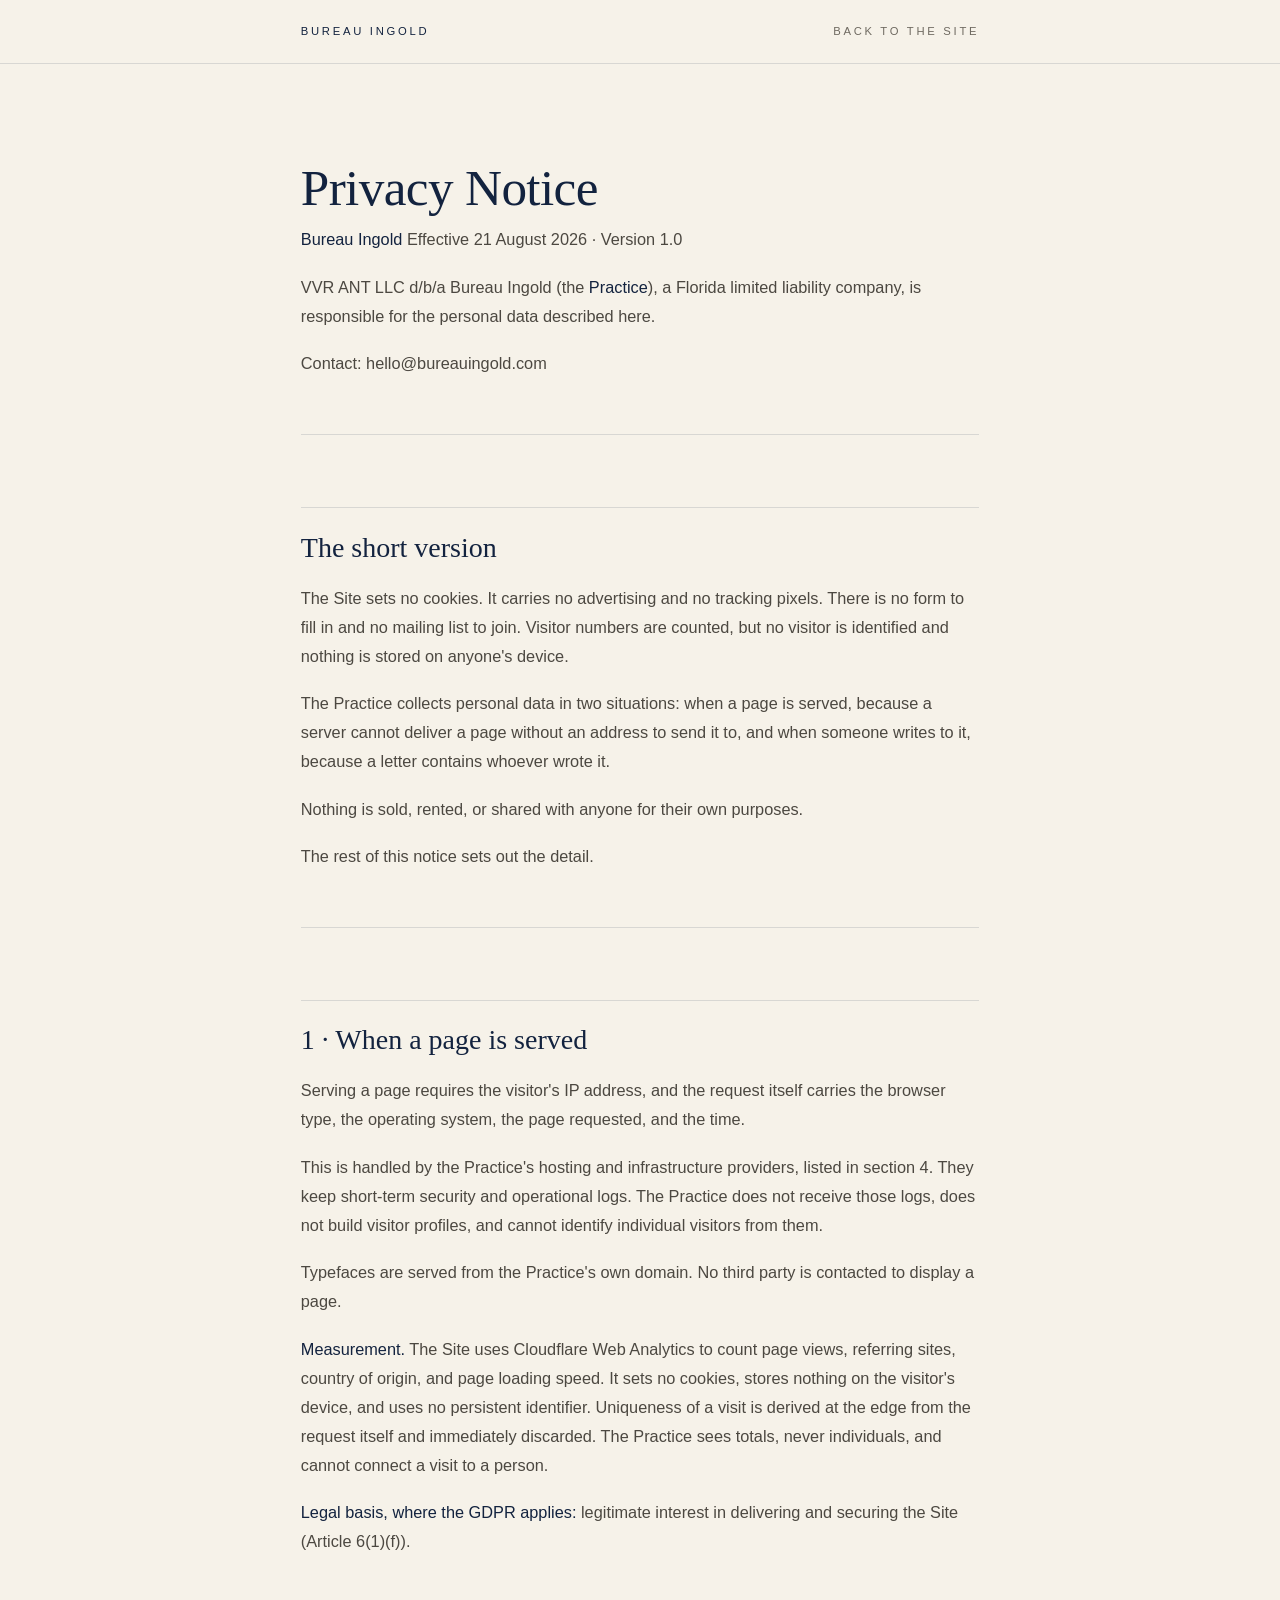
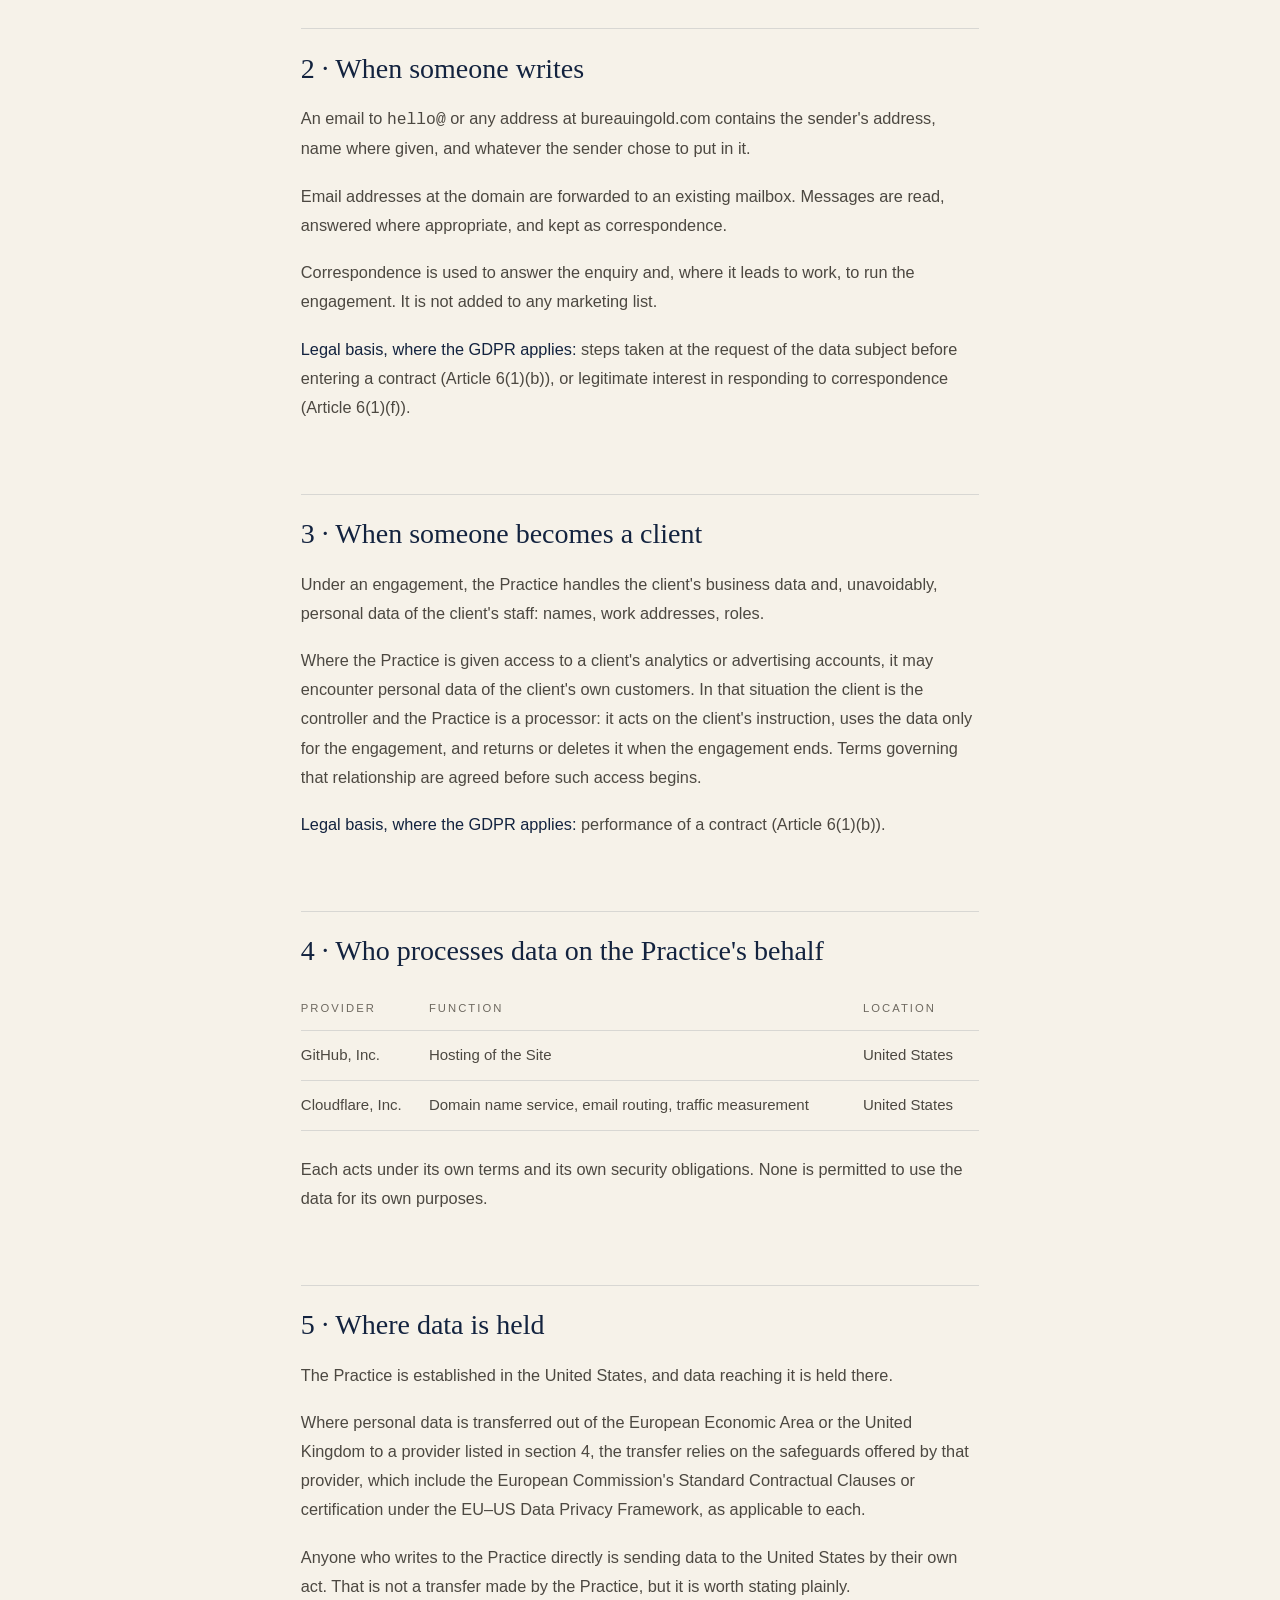
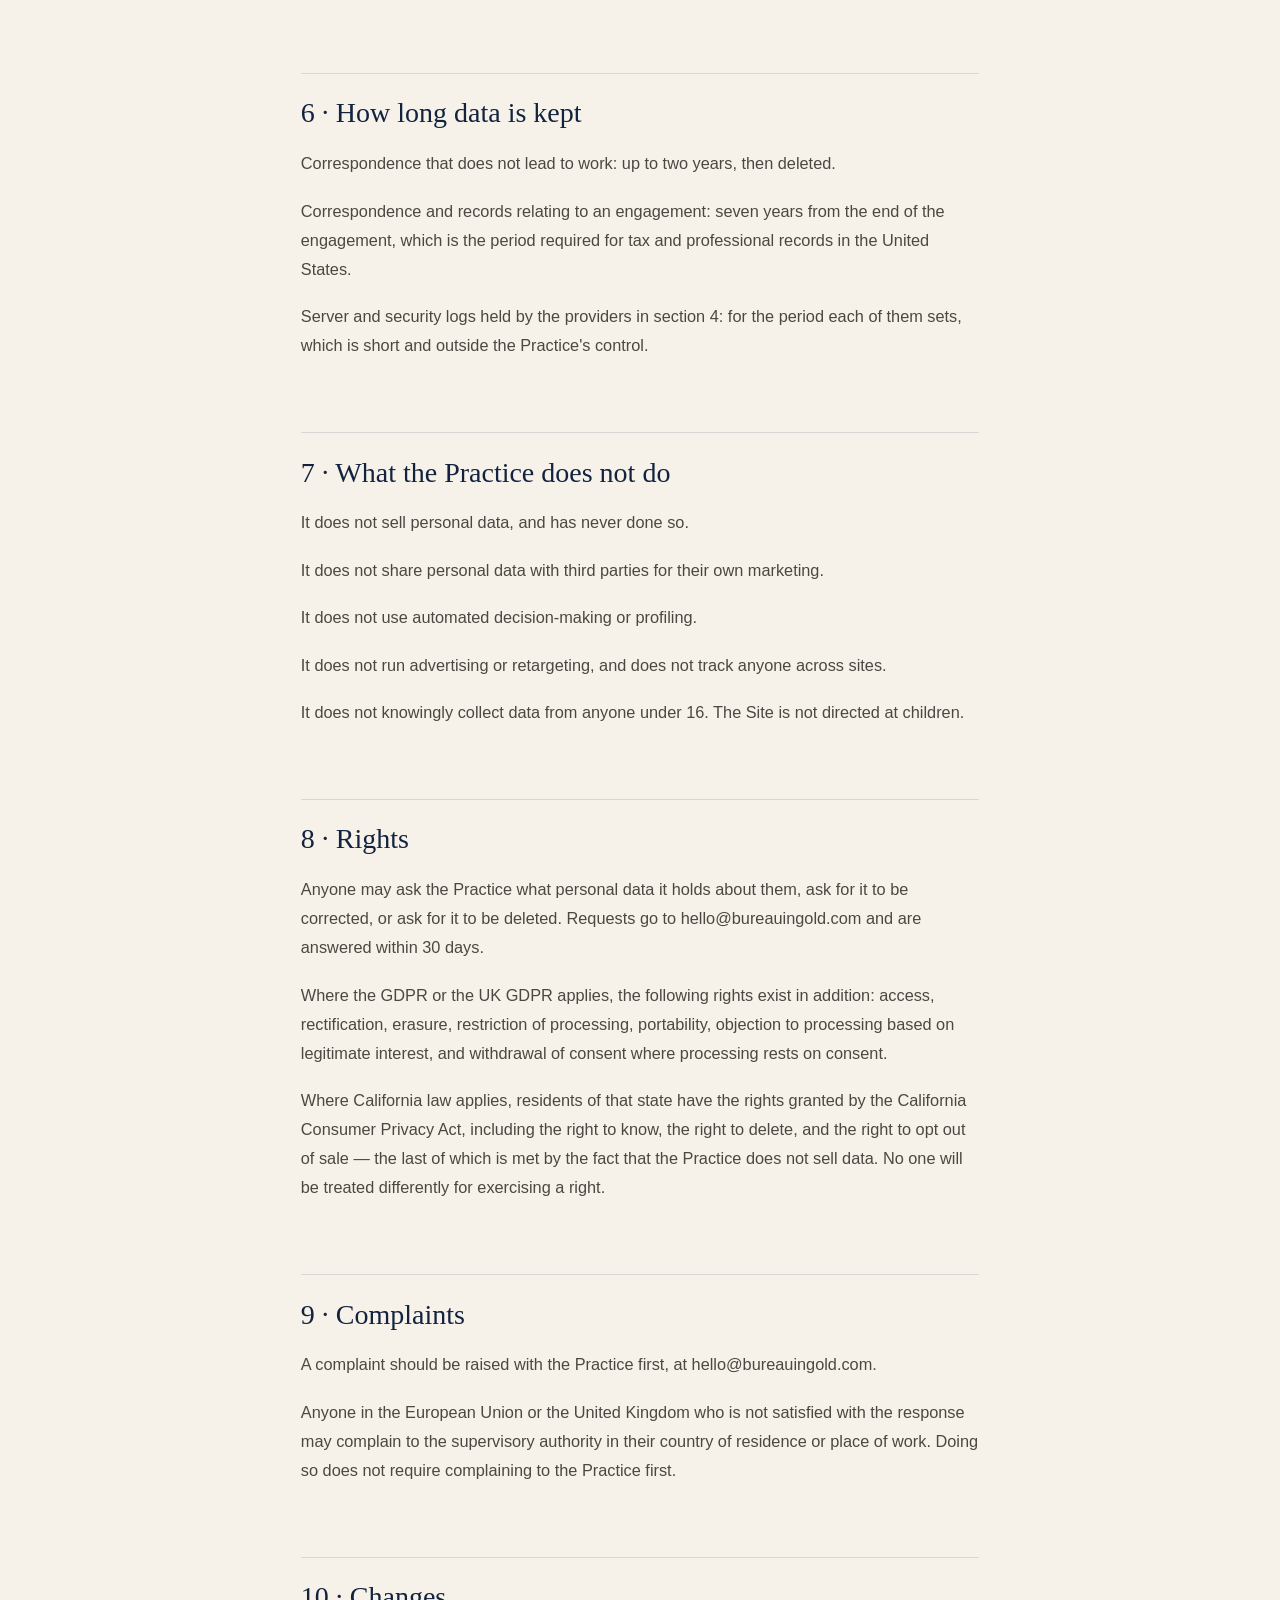
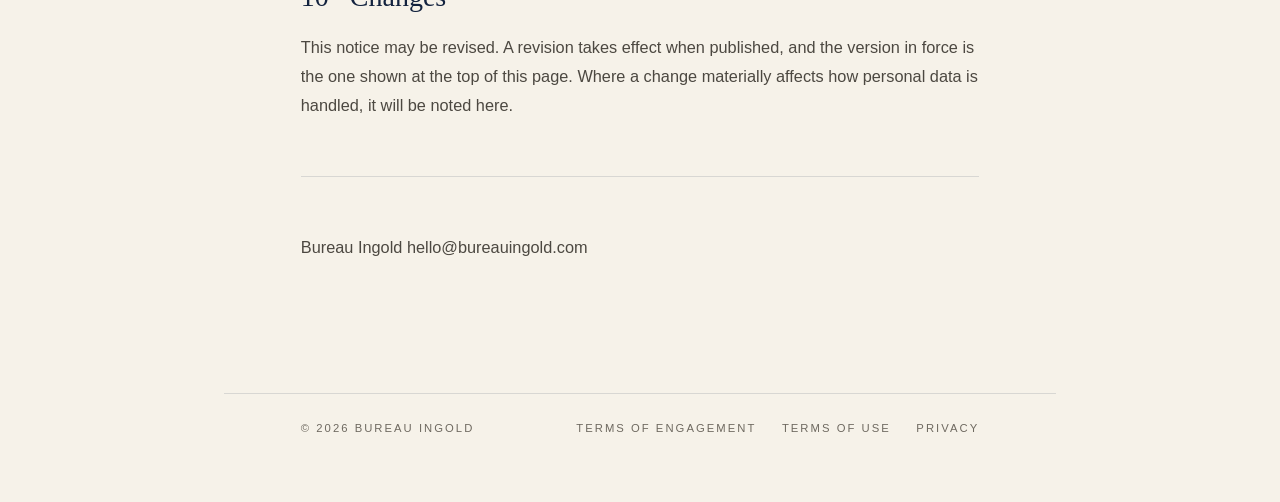
==== privacy-notice.html @ 2cf60ce4 "Add files via upload 7 сентября - 1 версия сайта и 1 запуск" ====
<!DOCTYPE html>
<html lang="en">
<head>
<meta charset="utf-8">
<meta name="viewport" content="width=device-width, initial-scale=1">
<title>Privacy Notice — Bureau Ingold</title>
<meta name="description" content="How Bureau Ingold handles personal data.">
<link rel="canonical" href="https://bureauingold.com/legal/privacy-notice.html">

<link rel="preload" href="../fonts/eb-garamond-latin-400-normal.woff2" as="font" type="font/woff2" crossorigin>
<link rel="preload" href="../fonts/instrument-sans-latin-400-normal.woff2" as="font" type="font/woff2" crossorigin>

<link rel="stylesheet" href="../styles.css">
<style>
  /* Пути к шрифтам из подпапки */
  @font-face { font-family:"EB Garamond"; font-style:normal; font-weight:400; font-display:swap;
    src:url("../fonts/eb-garamond-latin-400-normal.woff2") format("woff2"); }
  @font-face { font-family:"EB Garamond"; font-style:normal; font-weight:500; font-display:swap;
    src:url("../fonts/eb-garamond-latin-500-normal.woff2") format("woff2"); }
  @font-face { font-family:"Instrument Sans"; font-style:normal; font-weight:400; font-display:swap;
    src:url("../fonts/instrument-sans-latin-400-normal.woff2") format("woff2"); }
  @font-face { font-family:"Instrument Sans"; font-style:normal; font-weight:500; font-display:swap;
    src:url("../fonts/instrument-sans-latin-500-normal.woff2") format("woff2"); }
</style>
</head>
<body class="doc-body">

<header class="doc-bar">
  <div class="doc-bar__inner">
    <a class="doc-bar__mark" href="../index.html">Bureau Ingold</a>
    <a class="doc-bar__back" href="../index.html">Back to the site</a>
  </div>
</header>

<main class="doc">
<h1>Privacy Notice</h1>
<p><strong>Bureau Ingold</strong>
Effective 21 August 2026 · Version 1.0</p>
<p>VVR ANT LLC d/b/a Bureau Ingold (the <strong>Practice</strong>), a Florida limited liability company, is responsible for the personal data described here.</p>
<p>Contact: hello@bureauingold.com</p>
<hr />
<h2>The short version</h2>
<p>The Site sets no cookies. It carries no advertising and no tracking pixels. There is no form to fill in and no mailing list to join. Visitor numbers are counted, but no visitor is identified and nothing is stored on anyone's device.</p>
<p>The Practice collects personal data in two situations: when a page is served, because a server cannot deliver a page without an address to send it to, and when someone writes to it, because a letter contains whoever wrote it.</p>
<p>Nothing is sold, rented, or shared with anyone for their own purposes.</p>
<p>The rest of this notice sets out the detail.</p>
<hr />
<h2>1 · When a page is served</h2>
<p>Serving a page requires the visitor's IP address, and the request itself carries the browser type, the operating system, the page requested, and the time.</p>
<p>This is handled by the Practice's hosting and infrastructure providers, listed in section 4. They keep short-term security and operational logs. The Practice does not receive those logs, does not build visitor profiles, and cannot identify individual visitors from them.</p>
<p>Typefaces are served from the Practice's own domain. No third party is contacted to display a page.</p>
<p><strong>Measurement.</strong> The Site uses Cloudflare Web Analytics to count page views, referring sites, country of origin, and page loading speed. It sets no cookies, stores nothing on the visitor's device, and uses no persistent identifier. Uniqueness of a visit is derived at the edge from the request itself and immediately discarded. The Practice sees totals, never individuals, and cannot connect a visit to a person.</p>
<p><strong>Legal basis, where the GDPR applies:</strong> legitimate interest in delivering and securing the Site (Article 6(1)(f)).</p>
<h2>2 · When someone writes</h2>
<p>An email to <code>hello@</code> or any address at bureauingold.com contains the sender's address, name where given, and whatever the sender chose to put in it.</p>
<p>Email addresses at the domain are forwarded to an existing mailbox. Messages are read, answered where appropriate, and kept as correspondence.</p>
<p>Correspondence is used to answer the enquiry and, where it leads to work, to run the engagement. It is not added to any marketing list.</p>
<p><strong>Legal basis, where the GDPR applies:</strong> steps taken at the request of the data subject before entering a contract (Article 6(1)(b)), or legitimate interest in responding to correspondence (Article 6(1)(f)).</p>
<h2>3 · When someone becomes a client</h2>
<p>Under an engagement, the Practice handles the client's business data and, unavoidably, personal data of the client's staff: names, work addresses, roles.</p>
<p>Where the Practice is given access to a client's analytics or advertising accounts, it may encounter personal data of the client's own customers. In that situation the client is the controller and the Practice is a processor: it acts on the client's instruction, uses the data only for the engagement, and returns or deletes it when the engagement ends. Terms governing that relationship are agreed before such access begins.</p>
<p><strong>Legal basis, where the GDPR applies:</strong> performance of a contract (Article 6(1)(b)).</p>
<h2>4 · Who processes data on the Practice's behalf</h2>
<table>
<thead>
<tr>
<th>Provider</th>
<th>Function</th>
<th>Location</th>
</tr>
</thead>
<tbody>
<tr>
<td>GitHub, Inc.</td>
<td>Hosting of the Site</td>
<td>United States</td>
</tr>
<tr>
<td>Cloudflare, Inc.</td>
<td>Domain name service, email routing, traffic measurement</td>
<td>United States</td>
</tr>
</tbody>
</table>
<p>Each acts under its own terms and its own security obligations. None is permitted to use the data for its own purposes.</p>
<h2>5 · Where data is held</h2>
<p>The Practice is established in the United States, and data reaching it is held there.</p>
<p>Where personal data is transferred out of the European Economic Area or the United Kingdom to a provider listed in section 4, the transfer relies on the safeguards offered by that provider, which include the European Commission's Standard Contractual Clauses or certification under the EU–US Data Privacy Framework, as applicable to each.</p>
<p>Anyone who writes to the Practice directly is sending data to the United States by their own act. That is not a transfer made by the Practice, but it is worth stating plainly.</p>
<h2>6 · How long data is kept</h2>
<p>Correspondence that does not lead to work: up to two years, then deleted.</p>
<p>Correspondence and records relating to an engagement: seven years from the end of the engagement, which is the period required for tax and professional records in the United States.</p>
<p>Server and security logs held by the providers in section 4: for the period each of them sets, which is short and outside the Practice's control.</p>
<h2>7 · What the Practice does not do</h2>
<p>It does not sell personal data, and has never done so.</p>
<p>It does not share personal data with third parties for their own marketing.</p>
<p>It does not use automated decision-making or profiling.</p>
<p>It does not run advertising or retargeting, and does not track anyone across sites.</p>
<p>It does not knowingly collect data from anyone under 16. The Site is not directed at children.</p>
<h2>8 · Rights</h2>
<p>Anyone may ask the Practice what personal data it holds about them, ask for it to be corrected, or ask for it to be deleted. Requests go to hello@bureauingold.com and are answered within 30 days.</p>
<p>Where the GDPR or the UK GDPR applies, the following rights exist in addition: access, rectification, erasure, restriction of processing, portability, objection to processing based on legitimate interest, and withdrawal of consent where processing rests on consent.</p>
<p>Where California law applies, residents of that state have the rights granted by the California Consumer Privacy Act, including the right to know, the right to delete, and the right to opt out of sale — the last of which is met by the fact that the Practice does not sell data. No one will be treated differently for exercising a right.</p>
<h2>9 · Complaints</h2>
<p>A complaint should be raised with the Practice first, at hello@bureauingold.com.</p>
<p>Anyone in the European Union or the United Kingdom who is not satisfied with the response may complain to the supervisory authority in their country of residence or place of work. Doing so does not require complaining to the Practice first.</p>
<h2>10 · Changes</h2>
<p>This notice may be revised. A revision takes effect when published, and the version in force is the one shown at the top of this page. Where a change materially affects how personal data is handled, it will be noted here.</p>
<hr />
<p>Bureau Ingold
hello@bureauingold.com</p>
</main>

<footer class="doc-foot">
  <p>© 2026 Bureau Ingold</p>
  <p class="doc-foot__links">
    <a href="terms-of-engagement.html">Terms of Engagement</a>
    <a href="terms-of-use.html">Terms of Use</a>
    <a href="privacy-notice.html">Privacy</a>
  </p>
</footer>

<script type="module" src="https://static.cloudflareinsights.com/beacon.min.js"
        data-cf-beacon='{"token": "5774135a7c794be792e5af65b4980a54"}'></script>
</body>
</html>
---- styles.css ----
/* ════════════════════════════════════════════════════════════════
   BUREAU INGOLD
   ────────────────────────────────────────────────────────────────
   Шрифты лежат в /fonts и грузятся со своего домена. Ничего
   постороннего страница не запрашивает.
   Всё настраиваемое собрано в :root. Меняешь там — меняется везде.
   ════════════════════════════════════════════════════════════════ */

@font-face {
  font-family: "EB Garamond";
  font-style: normal;
  font-weight: 400;
  font-display: swap;
  src: url("fonts/eb-garamond-latin-400-normal.woff2") format("woff2");
}

@font-face {
  font-family: "EB Garamond";
  font-style: normal;
  font-weight: 500;
  font-display: swap;
  src: url("fonts/eb-garamond-latin-500-normal.woff2") format("woff2");
}

@font-face {
  font-family: "Instrument Sans";
  font-style: normal;
  font-weight: 400;
  font-display: swap;
  src: url("fonts/instrument-sans-latin-400-normal.woff2") format("woff2");
}

@font-face {
  font-family: "Instrument Sans";
  font-style: normal;
  font-weight: 500;
  font-display: swap;
  src: url("fonts/instrument-sans-latin-500-normal.woff2") format("woff2");
}

:root {
  /* Палитра */
  --navy:       #13233F;   /* доминанта, тёмные экраны              */
  --ivory:      #F6F2E9;   /* воздух, светлые экраны                */
  --champagne:  #C3A55C;   /* акцент — только линиями               */
  --ink:        #4C4841;   /* тёплый серый: основной текст          */
  --ink-soft:   #6E6960;   /* второстепенный текст на светлом       */
  --on-navy:    #EFEADF;   /* текст на тёмном                       */
  --on-navy-soft: rgba(239, 234, 223, .62);
  --hair:       rgba(19, 35, 63, .13);   /* тонкая линия на светлом */
  --hair-dark:  rgba(239, 234, 223, .16);/* тонкая линия на тёмном  */

  /* Типографика */
  --serif: "EB Garamond", Georgia, "Times New Roman", serif;
  --sans:  "Instrument Sans", -apple-system, "Segoe UI", Helvetica, Arial, sans-serif;

  --t-display:    clamp(2.7rem, 6.4vw, 5.6rem);   /* крупная серифная строка */
  --t-display-sm: clamp(2rem, 3.9vw, 3.2rem);     /* заголовки разделов      */
  --t-body:       clamp(1.02rem, 1.05vw, 1.14rem);
  --t-eyebrow:    .705rem;

  /* Ритм */
  --air:    clamp(7.5rem, 15vw, 13.5rem);  /* вертикальный воздух экрана */
  --gutter: clamp(1.6rem, 6vw, 5.5rem);
  --measure: 34rem;                        /* ширина текстовой колонки   */
  --ease: cubic-bezier(.22, .61, .24, 1);
}

/* ── База ───────────────────────────────────────────────────────── */

*, *::before, *::after { box-sizing: border-box; }

html {
  scroll-behavior: smooth;
  -webkit-text-size-adjust: 100%;
}

body {
  margin: 0;
  background: var(--ivory);
  color: var(--ink);
  font-family: var(--sans);
  font-size: var(--t-body);
  line-height: 1.72;
  font-weight: 400;
  -webkit-font-smoothing: antialiased;
  text-rendering: optimizeLegibility;
}

h1, h2, h3, p, ul, dl, dd { margin: 0; }
ul { padding: 0; list-style: none; }

a { color: inherit; }

:focus-visible {
  outline: 1px solid var(--champagne);
  outline-offset: 4px;
}

/* ── Типографические роли ───────────────────────────────────────── */

/* Надзаголовок: маленький, разряжённый, всегда над крупной строкой */
.eyebrow {
  font-size: var(--t-eyebrow);
  font-weight: 500;
  letter-spacing: .24em;
  text-transform: uppercase;
  color: var(--ink-soft);
  margin-bottom: clamp(2rem, 4vw, 3.2rem);
}

/* Крупная серифная строка */
.display {
  font-family: var(--serif);
  font-weight: 400;
  font-size: var(--t-display);
  line-height: 1.07;
  letter-spacing: -.012em;
  color: var(--navy);
  text-wrap: balance;
}

.display--sm {
  font-size: var(--t-display-sm);
  line-height: 1.14;
}

.lede {
  max-width: var(--measure);
  color: var(--ink-soft);
}

.note {
  font-size: .875rem;
  letter-spacing: .01em;
  color: var(--ink-soft);
}

.prose p { max-width: var(--measure); }
.prose p + p { margin-top: 1.5rem; }

/* ── Экран ──────────────────────────────────────────────────────── */

.wrap {
  width: 100%;
  max-width: 74rem;
  margin-inline: auto;
  padding-inline: var(--gutter);
}

.screen {
  padding-block: var(--air);
}

.screen--dark {
  background: var(--navy);
  color: var(--on-navy-soft);
}

.screen--dark .eyebrow { color: var(--on-navy-soft); }
.screen--dark .display { color: var(--on-navy); }

/* Work: тише остальных, работает почти как ещё один разделитель */
.screen--quiet {
  text-align: center;
  padding-block: clamp(6rem, 11vw, 10rem);
}

.screen--quiet .eyebrow { margin-bottom: 1.8rem; }

/* ── Верхняя строка ─────────────────────────────────────────────── */

.bar {
  position: fixed;
  inset: 0 0 auto 0;
  z-index: 10;
  transition: background-color .5s var(--ease), border-color .5s var(--ease);
  border-bottom: 1px solid transparent;
}

.bar__inner {
  max-width: 74rem;
  margin-inline: auto;
  padding: 1.35rem var(--gutter);
  display: flex;
  align-items: center;
  justify-content: space-between;
  gap: 2rem;
}

.bar__mark,
.bar__nav a {
  font-size: var(--t-eyebrow);
  font-weight: 500;
  letter-spacing: .24em;
  text-transform: uppercase;
  text-decoration: none;
  color: var(--on-navy);
  transition: color .5s var(--ease), opacity .3s var(--ease);
}

.bar__nav {
  display: flex;
  gap: clamp(1.4rem, 2.6vw, 2.6rem);
}

.bar__nav a { color: var(--on-navy-soft); }
.bar__nav a:hover { color: var(--on-navy); }

/* Состояние после ухода с тёмного первого экрана */
.bar.is-light {
  background: rgba(246, 242, 233, .92);
  backdrop-filter: blur(8px);
  border-bottom-color: var(--hair);
}

.bar.is-light .bar__mark { color: var(--navy); }
.bar.is-light .bar__nav a { color: var(--ink-soft); }
.bar.is-light .bar__nav a:hover { color: var(--navy); }

/* ── 01 · Home ──────────────────────────────────────────────────── */

.hero {
  min-height: 100svh;
  display: flex;
  flex-direction: column;
  justify-content: center;
  position: relative;
  padding-block: clamp(9rem, 18vh, 13rem);
}

.hero__mark {
  margin-bottom: clamp(2.6rem, 6vw, 4.5rem);
  color: var(--champagne);
}

.hero__line {
  max-width: 15ch;
}

.hero__sub {
  margin-top: clamp(2rem, 4vw, 3rem);
  color: var(--on-navy-soft);
}

.hero__foot {
  position: absolute;
  left: 0; right: 0;
  bottom: clamp(2.2rem, 5vh, 3.4rem);
  padding-inline: var(--gutter);
  max-width: 74rem;
  margin-inline: auto;
  font-size: var(--t-eyebrow);
  letter-spacing: .24em;
  text-transform: uppercase;
  color: var(--on-navy-soft);
}

/* ── Цитата-разделитель ─────────────────────────────────────────
   Подпись макета: серифная строка по центру, с двух сторон —
   тонкая шампанская линия, которая обрывается у текста.        */

.divider {
  display: grid;
  grid-template-columns: 1fr auto 1fr;
  align-items: center;
  gap: clamp(1.2rem, 4vw, 3.2rem);
  padding: clamp(4.5rem, 9vw, 8rem) var(--gutter);
  max-width: 74rem;
  margin-inline: auto;
}

.divider::before,
.divider::after {
  content: "";
  height: 1px;
  background: var(--champagne);
  opacity: .55;
}

.divider__text {
  font-family: var(--serif);
  font-size: clamp(1.15rem, 1.9vw, 1.6rem);
  line-height: 1.4;
  color: var(--navy);
  text-align: center;
  text-wrap: balance;
  max-width: 30ch;
}

/* ── 02 · Approach ──────────────────────────────────────────────── */

.principles {
  margin-top: clamp(3.5rem, 8vw, 6rem);
  display: grid;
  gap: 0;
}

.principle {
  padding-block: clamp(2.2rem, 4vw, 3.2rem);
  border-top: 1px solid var(--hair);
  display: grid;
  gap: .9rem clamp(2rem, 6vw, 5rem);
}

.principle:last-child { border-bottom: 1px solid var(--hair); }

.principle__name {
  font-family: var(--serif);
  font-size: clamp(1.35rem, 2.1vw, 1.75rem);
  font-weight: 400;
  line-height: 1.2;
  color: var(--navy);
}

.principle__body {
  color: var(--ink-soft);
  max-width: var(--measure);
}

/* ── 03 · Services ──────────────────────────────────────────────── */

.services {
  margin-top: clamp(3.5rem, 8vw, 6rem);
  display: grid;
  gap: clamp(2.8rem, 6vw, 4.5rem) clamp(2.5rem, 7vw, 6rem);
}

.service__name {
  font-family: var(--serif);
  font-size: clamp(1.35rem, 2.1vw, 1.75rem);
  font-weight: 400;
  line-height: 1.2;
  color: var(--navy);
  padding-bottom: .9rem;
  margin-bottom: 1.1rem;
  border-bottom: 1px solid var(--hair);
}

.service__body {
  color: var(--ink-soft);
  max-width: 30rem;
}

.services + .note {
  display: block;
  margin-top: clamp(3.5rem, 7vw, 5.5rem);
}

/* ── 04 · Work ──────────────────────────────────────────────────── */

.work__line { max-width: 20ch; margin-inline: auto; }

.note--center {
  margin-top: 1.8rem;
  margin-inline: auto;
  max-width: 34ch;
}

/* ── Отказ · «Not in the practice» ──────────────────────────────
   Единственный блок на светлом экране с рамкой. Отказ подан как
   утверждение, поэтому он отделён, а не спрятан внизу мелким.   */

.decline {
  margin-top: clamp(3rem, 6vw, 4.5rem);
  padding-top: clamp(1.8rem, 3vw, 2.4rem);
  border-top: 1px solid var(--champagne);
  display: grid;
  gap: .9rem clamp(2rem, 6vw, 5rem);
}

.decline__lead {
  font-size: var(--t-eyebrow);
  font-weight: 500;
  letter-spacing: .24em;
  text-transform: uppercase;
  color: var(--ink-soft);
  margin: 0;
}

.decline__body {
  margin: 0;
  color: var(--ink-soft);
  max-width: var(--measure);
}

/* ── Люди ───────────────────────────────────────────────────────
   Портрет в рамке слева, имя и роль справа. До появления
   фотографий в рамке стоит монограмма — не заглушка, а приём:
   монограмма уместна там, где герб не уместен.                 */

.people {
  margin-top: clamp(3.5rem, 8vw, 6rem);
  display: grid;
  gap: clamp(2.5rem, 6vw, 4rem);
}

.person {
  display: grid;
  grid-template-columns: clamp(7rem, 16vw, 10.5rem) minmax(0, 1fr);
  gap: clamp(1.4rem, 3vw, 2.2rem);
  align-items: start;
}

.person__frame {
  aspect-ratio: 4 / 5;
  background: rgba(19, 35, 63, .05);
  border: 1px solid var(--hair);
  display: grid;
  place-items: center;
  overflow: hidden;
}

.person__mark {
  font-family: var(--serif);
  font-size: clamp(1.1rem, 2vw, 1.4rem);
  letter-spacing: .1em;
  color: var(--champagne);
}

.person__photo {
  width: 100%;
  height: 100%;
  object-fit: cover;
  display: block;
}

.person__name {
  font-family: var(--serif);
  font-size: clamp(1.25rem, 2vw, 1.6rem);
  font-weight: 400;
  line-height: 1.2;
  color: var(--navy);
  margin: 0;
}

.person__role {
  margin: .3rem 0 0;
  font-size: var(--t-eyebrow);
  font-weight: 500;
  letter-spacing: .24em;
  text-transform: uppercase;
  color: var(--ink-soft);
}

.person__body {
  margin: .9rem 0 0;
  color: var(--ink-soft);
  max-width: 28rem;
}

/* ── Отзывы ─────────────────────────────────────────────────────
   Ни звёзд, ни счётчиков, ни аватаров, ни карусели. Доверие здесь
   держится на конкретике подписи, а не на оформлении.           */

.voice {
  margin: 0;
  padding-block: clamp(2.8rem, 6vw, 4.5rem);
  border-top: 1px solid var(--hair);
  display: grid;
  gap: clamp(1.6rem, 3vw, 2.4rem) clamp(2rem, 6vw, 5rem);
}

.voices .voice:last-child { border-bottom: 1px solid var(--hair); }

.voice__quote {
  margin: 0;
  font-family: var(--serif);
  font-size: clamp(1.3rem, 2.3vw, 1.85rem);
  line-height: 1.38;
  color: var(--navy);
  max-width: 38rem;
  text-wrap: pretty;
}

/* Кавычка выносится в поле — строка остаётся выровненной */
.voice__quote::before {
  content: "\201C";
  position: absolute;
  transform: translate(-.62em, -.06em);
  color: var(--champagne);
}

.voice__by {
  display: grid;
  gap: .3rem;
  align-content: start;
}

.voice__name {
  font-size: .875rem;
  font-weight: 500;
  color: var(--navy);
  letter-spacing: .01em;
}

.voice__role {
  font-size: .8125rem;
  line-height: 1.55;
  color: var(--ink-soft);
}

/* ── 05 · Studio ────────────────────────────────────────────────── */

.facts {
  margin-top: clamp(3.5rem, 8vw, 6rem);
  display: grid;
  gap: 0;
}

.fact {
  display: grid;
  gap: .35rem;
  padding-block: 1.4rem;
  border-top: 1px solid var(--hair);
}

.fact:last-child { border-bottom: 1px solid var(--hair); }

.fact dt {
  font-size: var(--t-eyebrow);
  font-weight: 500;
  letter-spacing: .24em;
  text-transform: uppercase;
  color: var(--ink-soft);
}

.fact dd { color: var(--navy); }

/* ── 06 · Contact ───────────────────────────────────────────────── */

.contact { padding-bottom: clamp(3rem, 6vw, 4.5rem); }

.contact__line {
  margin-top: clamp(1.6rem, 3vw, 2.2rem);
  color: var(--on-navy-soft);
}

.contact__mail {
  display: inline-block;
  margin-top: clamp(2.5rem, 5vw, 3.5rem);
  font-family: var(--serif);
  font-size: clamp(1.3rem, 2.3vw, 1.9rem);
  color: var(--on-navy);
  text-decoration: none;
  padding-bottom: .35rem;
  border-bottom: 1px solid var(--champagne);
  transition: color .35s var(--ease), border-color .35s var(--ease);
}

.contact__mail:hover {
  color: var(--champagne);
}

.foot {
  max-width: 74rem;
  margin: clamp(5rem, 11vw, 9rem) auto 0;
  padding: 1.6rem var(--gutter) 0;
  border-top: 1px solid var(--hair-dark);
  display: flex;
  flex-wrap: wrap;
  gap: .6rem 2rem;
  justify-content: space-between;
}

.foot p {
  font-size: var(--t-eyebrow);
  letter-spacing: .18em;
  text-transform: uppercase;
  color: var(--on-navy-soft);
}

.foot__links {
  display: flex;
  flex-wrap: wrap;
  gap: .4rem 1.6rem;
}

.foot a {
  text-decoration: none;
  transition: color .35s var(--ease);
}

.foot a:hover { color: var(--on-navy); }

/* ── Правовые страницы ──────────────────────────────────────────
   Документ читают, а не сканируют: колонка уже, строка длиннее,
   межстрочный интервал больше, чем на экранах сайта.           */

.doc-body {
  background: var(--ivory);
}

.doc-bar {
  border-bottom: 1px solid var(--hair);
  background: var(--ivory);
}

.doc-bar__inner {
  max-width: 52rem;
  margin-inline: auto;
  padding: 1.35rem var(--gutter);
  display: flex;
  align-items: center;
  justify-content: space-between;
  gap: 2rem;
}

.doc-bar__mark,
.doc-bar__back {
  font-size: var(--t-eyebrow);
  font-weight: 500;
  letter-spacing: .24em;
  text-transform: uppercase;
  text-decoration: none;
  transition: color .35s var(--ease);
}

.doc-bar__mark { color: var(--navy); }
.doc-bar__back { color: var(--ink-soft); }
.doc-bar__back:hover { color: var(--navy); }

.doc {
  max-width: 52rem;
  margin-inline: auto;
  padding: clamp(3.5rem, 8vw, 6rem) var(--gutter) clamp(4rem, 9vw, 7rem);
  line-height: 1.78;
}

.doc h1 {
  font-family: var(--serif);
  font-weight: 400;
  font-size: clamp(2.1rem, 4.5vw, 3.2rem);
  line-height: 1.1;
  letter-spacing: -.012em;
  color: var(--navy);
  margin: 0 0 .6rem;
}

.doc h2 {
  font-family: var(--serif);
  font-weight: 400;
  font-size: clamp(1.35rem, 2.4vw, 1.75rem);
  line-height: 1.2;
  color: var(--navy);
  margin: clamp(3rem, 6vw, 4.5rem) 0 1.2rem;
  padding-top: 1.4rem;
  border-top: 1px solid var(--hair);
}

.doc h3 {
  font-size: 1rem;
  font-weight: 500;
  color: var(--navy);
  margin: 2rem 0 .6rem;
}

.doc p { margin: 0 0 1.15rem; }

.doc strong { font-weight: 500; color: var(--navy); }

.doc em { color: var(--ink-soft); }

.doc a {
  color: var(--navy);
  text-decoration: none;
  border-bottom: 1px solid var(--champagne);
}

.doc ul, .doc ol {
  margin: 0 0 1.15rem;
  padding-left: 1.3rem;
  list-style-position: outside;
}

.doc ul { list-style: none; padding-left: 1.1rem; }

.doc ul li { position: relative; margin-bottom: .5rem; }

.doc ul li::before {
  content: "—";
  position: absolute;
  left: -1.1rem;
  color: var(--champagne);
}

.doc ol li { margin-bottom: .5rem; }

.doc hr {
  border: 0;
  height: 1px;
  background: var(--hair);
  margin: clamp(2.5rem, 5vw, 3.5rem) 0;
}

.doc table {
  width: 100%;
  border-collapse: collapse;
  margin: 0 0 1.5rem;
  font-size: .9375rem;
}

.doc th, .doc td {
  text-align: left;
  padding: .7rem 1rem .7rem 0;
  border-bottom: 1px solid var(--hair);
  vertical-align: top;
}

.doc th {
  font-size: var(--t-eyebrow);
  font-weight: 500;
  letter-spacing: .18em;
  text-transform: uppercase;
  color: var(--ink-soft);
}

/* Абзацы, набранные прописными, — ограничение ответственности */
.doc p:has(> strong):first-child { margin-top: 0; }

.doc-foot {
  border-top: 1px solid var(--hair);
  max-width: 52rem;
  margin-inline: auto;
  padding: 1.6rem var(--gutter) clamp(3rem, 6vw, 4rem);
  display: flex;
  flex-wrap: wrap;
  gap: .6rem 2rem;
  justify-content: space-between;
}

.doc-foot p {
  margin: 0;
  font-size: var(--t-eyebrow);
  letter-spacing: .18em;
  text-transform: uppercase;
  color: var(--ink-soft);
}

.doc-foot__links {
  display: flex;
  flex-wrap: wrap;
  gap: .4rem 1.6rem;
}

.doc-foot a {
  color: var(--ink-soft);
  text-decoration: none;
  transition: color .35s var(--ease);
}

.doc-foot a:hover { color: var(--navy); }

/* ── Появление при прокрутке ────────────────────────────────────── */

.reveal {
  opacity: 0;
  transform: translateY(14px);
  transition: opacity .9s var(--ease), transform .9s var(--ease);
}

.reveal.is-in {
  opacity: 1;
  transform: none;
}

/* Первый экран проявляется при загрузке, не по прокрутке */
.hero .eyebrow,
.hero .display,
.hero .lede,
.hero__foot {
  opacity: 0;
  animation: rise 1.1s var(--ease) forwards;
}

.hero .display { animation-delay: .18s; }
.hero .lede    { animation-delay: .34s; }
.hero__foot    { animation-delay: .5s; }

@keyframes rise {
  from { opacity: 0; transform: translateY(16px); }
  to   { opacity: 1; transform: none; }
}

/* ── Планшет и шире ─────────────────────────────────────────────── */

@media (min-width: 48rem) {
  .principle {
    grid-template-columns: minmax(0, 15rem) minmax(0, 1fr);
    align-items: start;
  }

  .services {
    grid-template-columns: repeat(2, minmax(0, 1fr));
  }

  .fact {
    grid-template-columns: minmax(0, 15rem) minmax(0, 1fr);
    align-items: baseline;
  }

  .voice {
    grid-template-columns: minmax(0, 1fr) minmax(0, 14rem);
    align-items: start;
  }

  .decline {
    grid-template-columns: minmax(0, 15rem) minmax(0, 1fr);
    align-items: start;
  }

  .people {
    grid-template-columns: repeat(2, minmax(0, 1fr));
    gap: clamp(2.5rem, 5vw, 4rem);
  }
}

/* ── Узкие экраны ───────────────────────────────────────────────── */

@media (max-width: 47.99rem) {
  .bar__nav { display: none; }
  .divider { grid-template-columns: 1fr; }
  .divider::before,
  .divider::after { display: none; }
  .divider__text {
    max-width: none;
    padding-block: clamp(1.6rem, 6vw, 2.4rem);
    border-block: 1px solid var(--champagne);
  }
}

/* ── Уважение к настройкам движения ─────────────────────────────── */

@media (prefers-reduced-motion: reduce) {
  html { scroll-behavior: auto; }

  .reveal,
  .hero .eyebrow,
  .hero .display,
  .hero .lede,
  .hero__foot {
    opacity: 1;
    transform: none;
    animation: none;
    transition: none;
  }
}
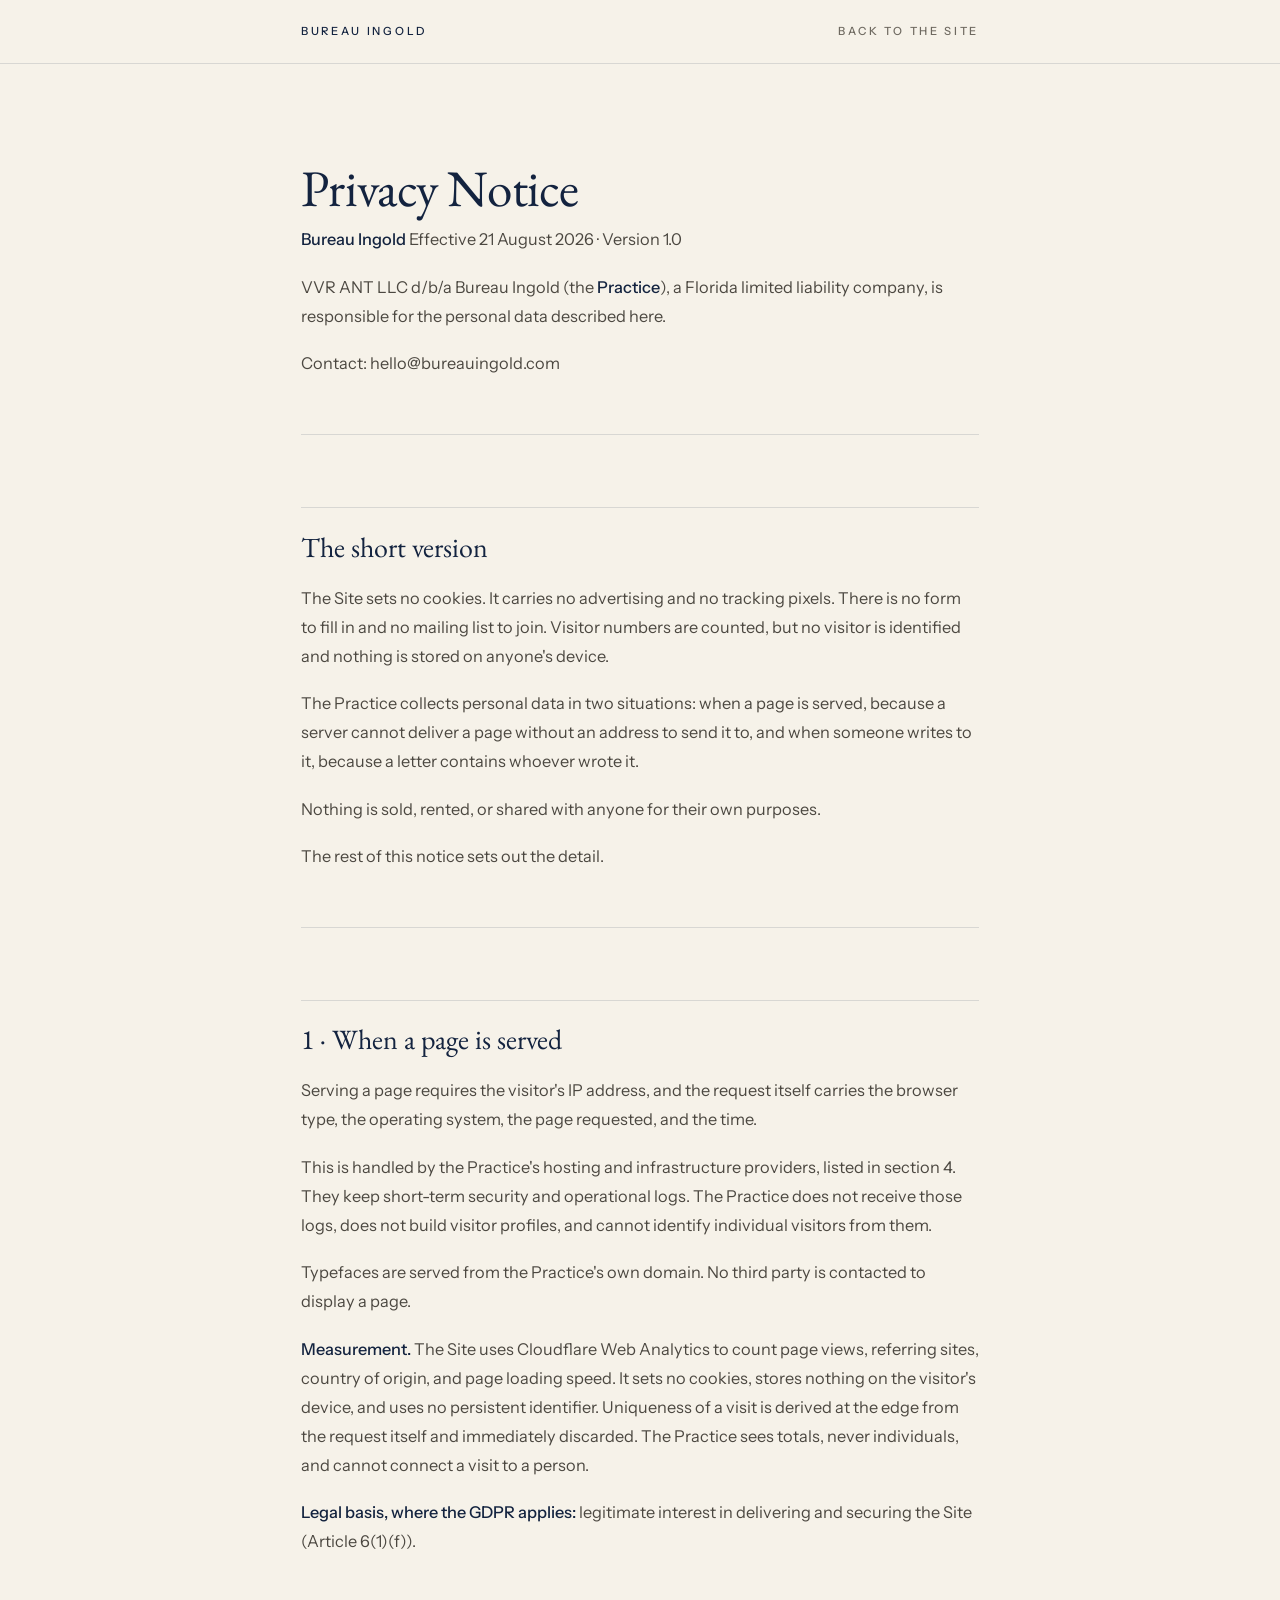
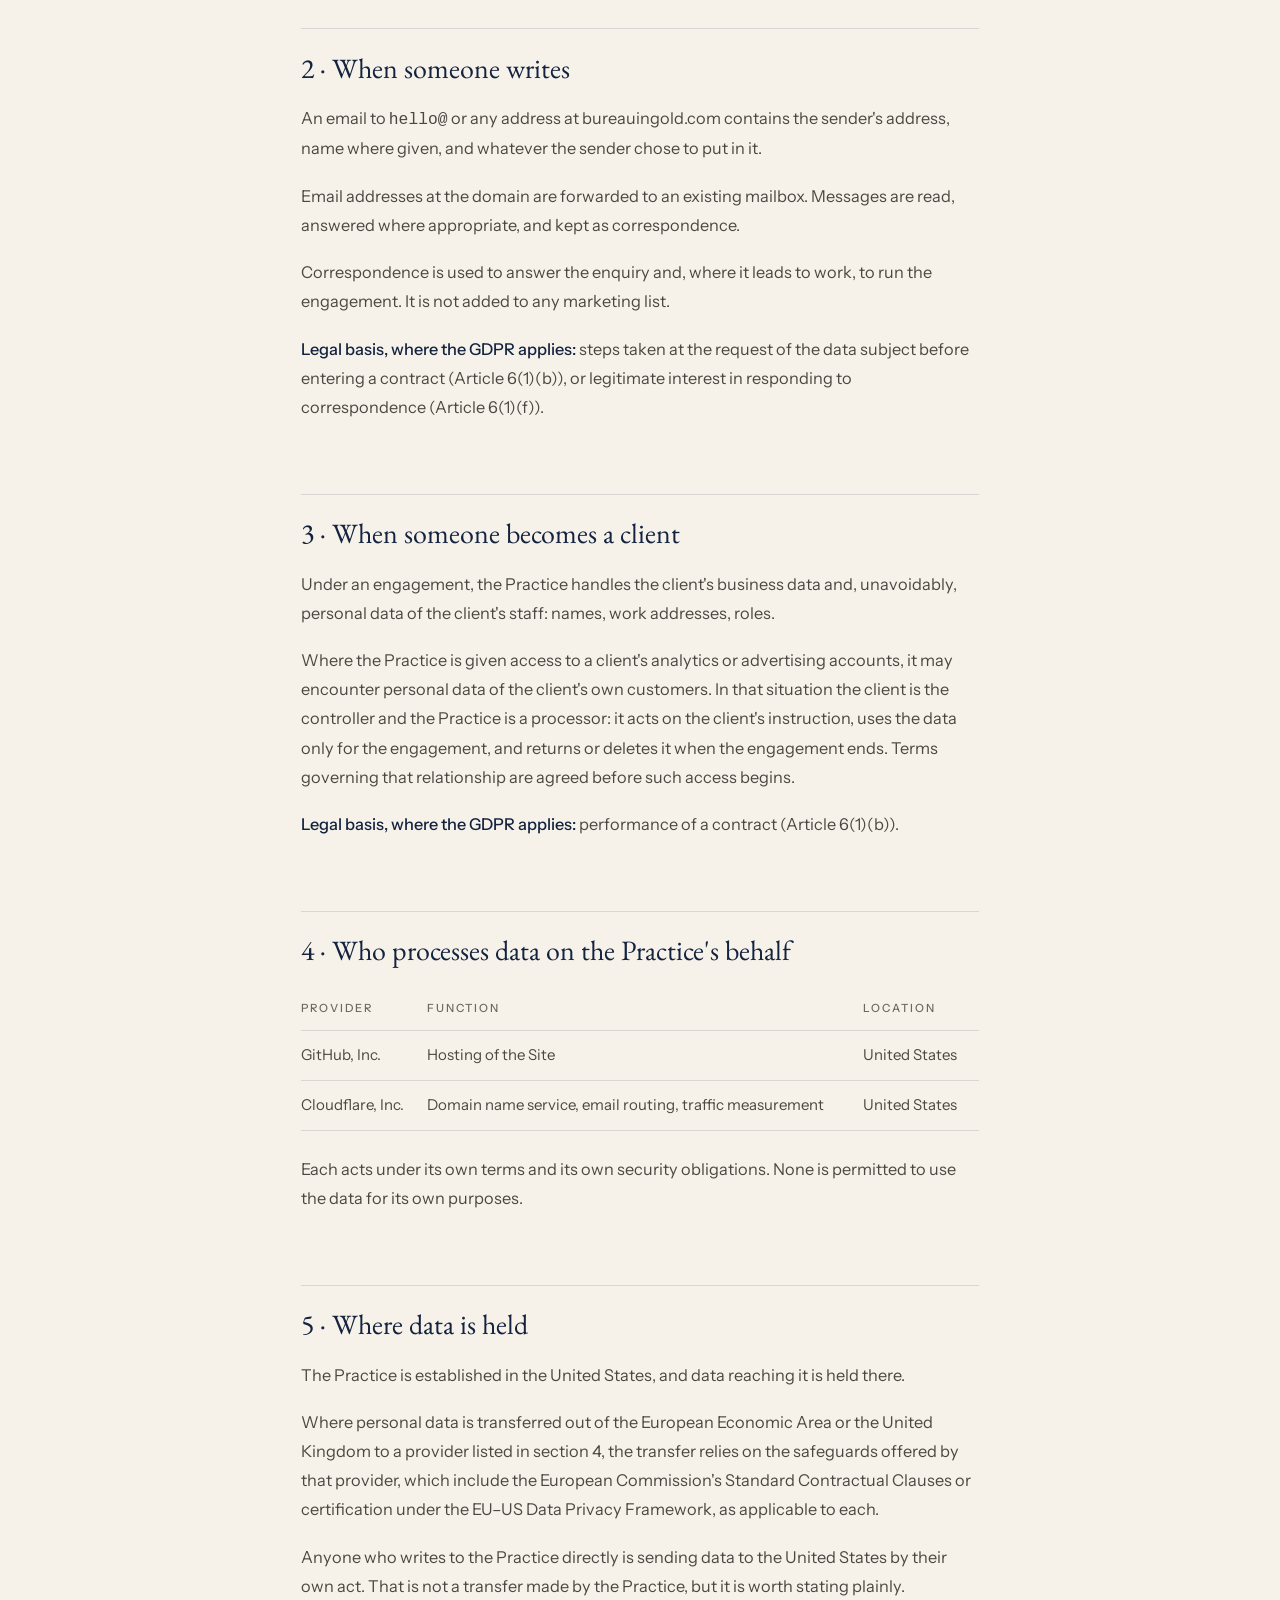
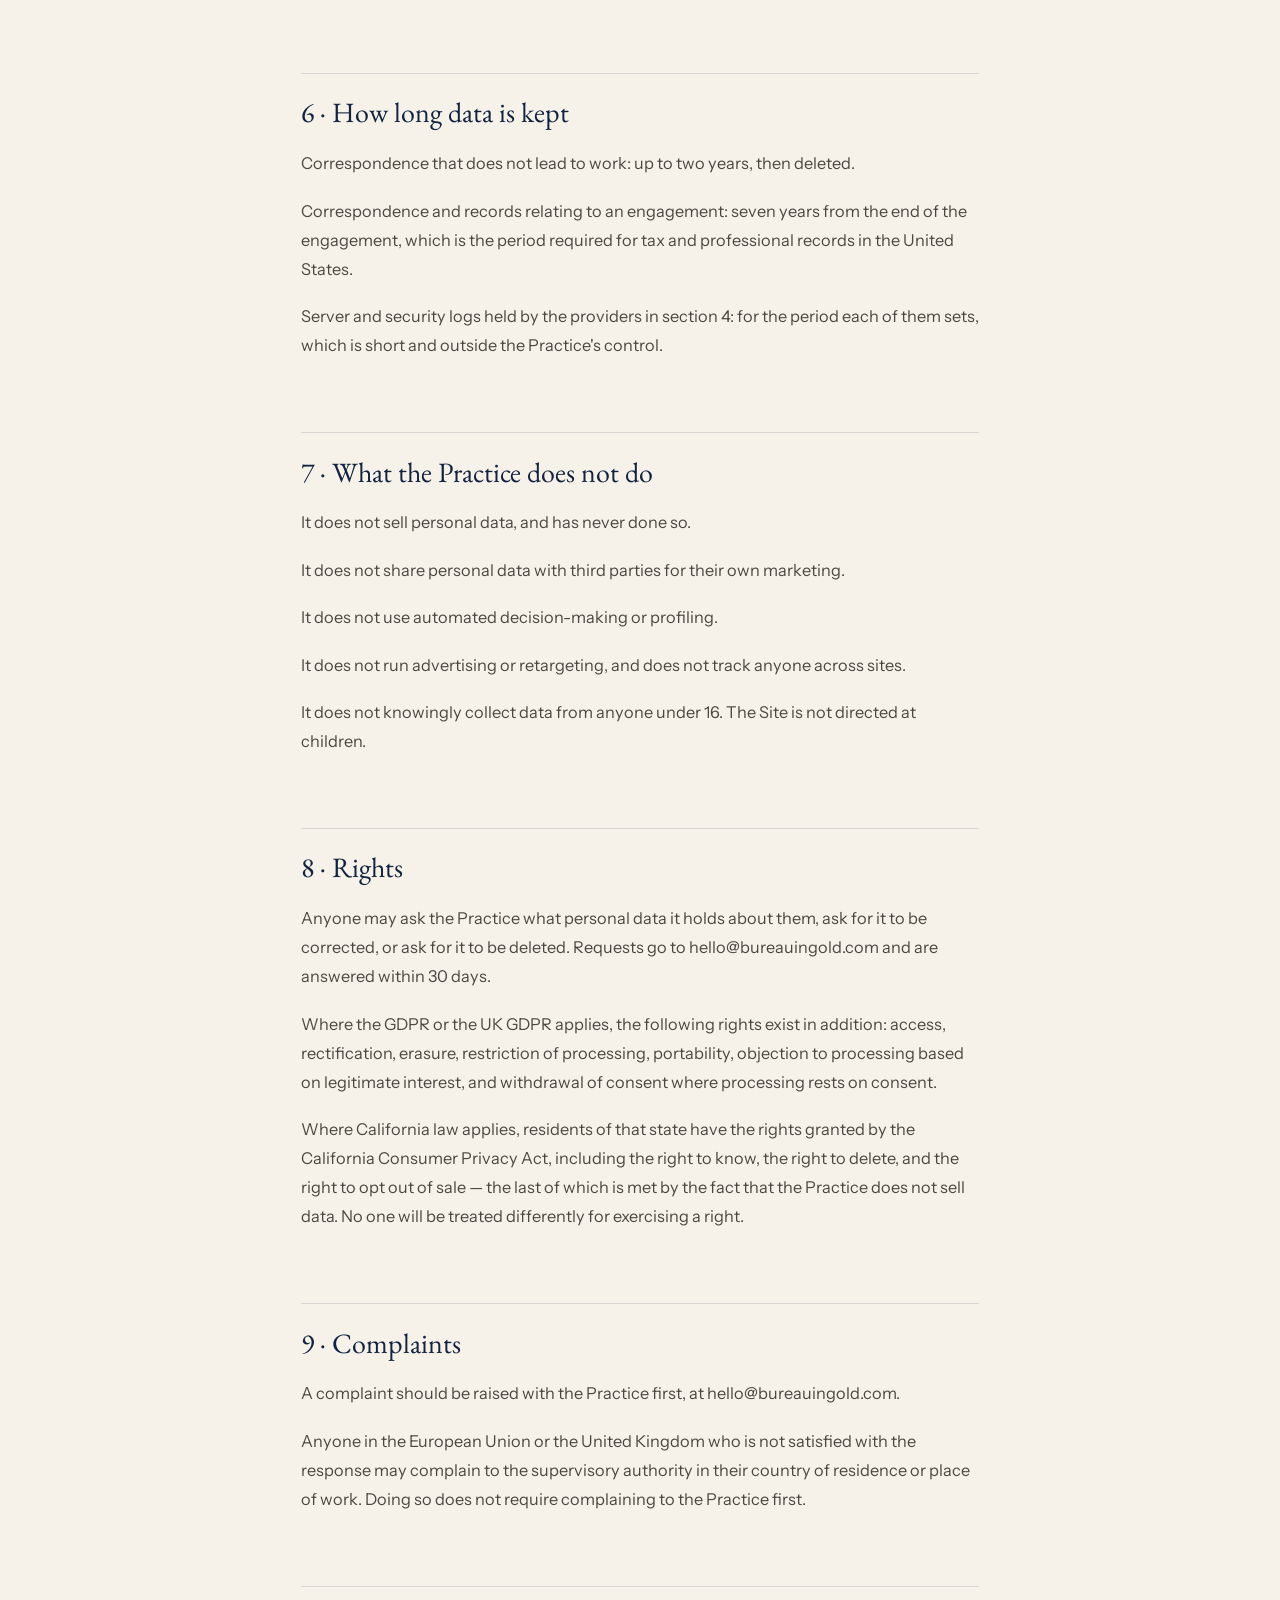
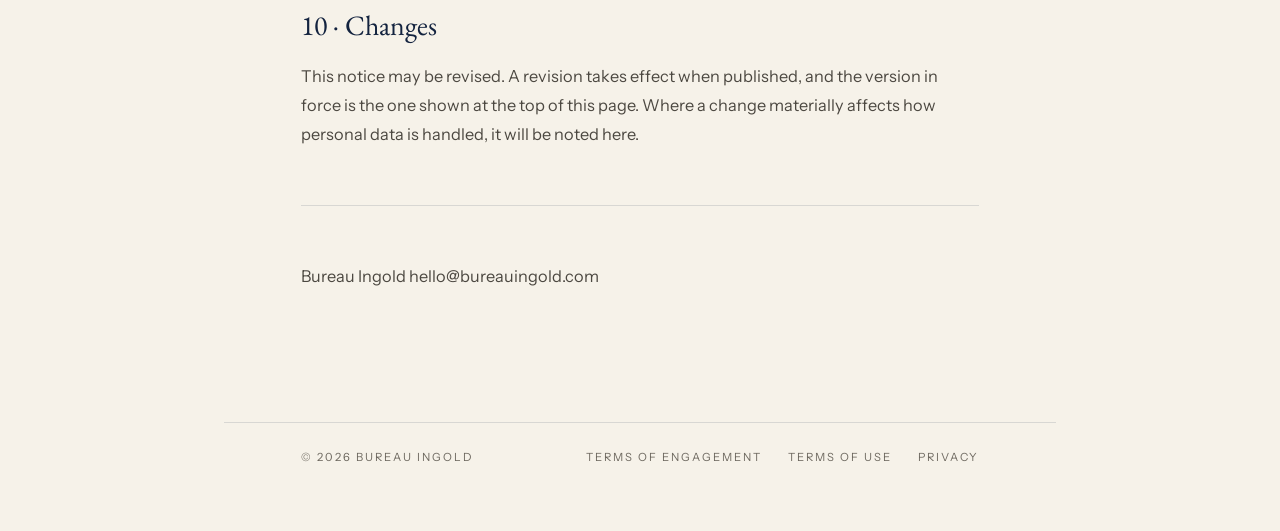
==== commit fd56b681: "Add files via upload переделаны пути к фото" ====
--- a/privacy-notice.html
+++ b/privacy-notice.html
@@ -5,30 +5,30 @@
 <meta name="viewport" content="width=device-width, initial-scale=1">
 <title>Privacy Notice — Bureau Ingold</title>
 <meta name="description" content="How Bureau Ingold handles personal data.">
-<link rel="canonical" href="https://bureauingold.com/legal/privacy-notice.html">
+<link rel="canonical" href="https://bureauingold.com/privacy-notice.html">
 
-<link rel="preload" href="../fonts/eb-garamond-latin-400-normal.woff2" as="font" type="font/woff2" crossorigin>
-<link rel="preload" href="../fonts/instrument-sans-latin-400-normal.woff2" as="font" type="font/woff2" crossorigin>
+<link rel="preload" href="eb-garamond-latin-400-normal.woff2" as="font" type="font/woff2" crossorigin>
+<link rel="preload" href="instrument-sans-latin-400-normal.woff2" as="font" type="font/woff2" crossorigin>
 
-<link rel="stylesheet" href="../styles.css">
+<link rel="stylesheet" href="styles.css">
 <style>
   /* Пути к шрифтам из подпапки */
   @font-face { font-family:"EB Garamond"; font-style:normal; font-weight:400; font-display:swap;
-    src:url("../fonts/eb-garamond-latin-400-normal.woff2") format("woff2"); }
+    src:url("eb-garamond-latin-400-normal.woff2") format("woff2"); }
   @font-face { font-family:"EB Garamond"; font-style:normal; font-weight:500; font-display:swap;
-    src:url("../fonts/eb-garamond-latin-500-normal.woff2") format("woff2"); }
+    src:url("eb-garamond-latin-500-normal.woff2") format("woff2"); }
   @font-face { font-family:"Instrument Sans"; font-style:normal; font-weight:400; font-display:swap;
-    src:url("../fonts/instrument-sans-latin-400-normal.woff2") format("woff2"); }
+    src:url("instrument-sans-latin-400-normal.woff2") format("woff2"); }
   @font-face { font-family:"Instrument Sans"; font-style:normal; font-weight:500; font-display:swap;
-    src:url("../fonts/instrument-sans-latin-500-normal.woff2") format("woff2"); }
+    src:url("instrument-sans-latin-500-normal.woff2") format("woff2"); }
 </style>
 </head>
 <body class="doc-body">
 
 <header class="doc-bar">
   <div class="doc-bar__inner">
-    <a class="doc-bar__mark" href="../index.html">Bureau Ingold</a>
-    <a class="doc-bar__back" href="../index.html">Back to the site</a>
+    <a class="doc-bar__mark" href="index.html">Bureau Ingold</a>
+    <a class="doc-bar__back" href="index.html">Back to the site</a>
   </div>
 </header>
 
--- a/styles.css
+++ b/styles.css
@@ -11,7 +11,7 @@
   font-style: normal;
   font-weight: 400;
   font-display: swap;
-  src: url("fonts/eb-garamond-latin-400-normal.woff2") format("woff2");
+  src: url("eb-garamond-latin-400-normal.woff2") format("woff2");
 }
 
 @font-face {
@@ -19,7 +19,7 @@
   font-style: normal;
   font-weight: 500;
   font-display: swap;
-  src: url("fonts/eb-garamond-latin-500-normal.woff2") format("woff2");
+  src: url("eb-garamond-latin-500-normal.woff2") format("woff2");
 }
 
 @font-face {
@@ -27,7 +27,7 @@
   font-style: normal;
   font-weight: 400;
   font-display: swap;
-  src: url("fonts/instrument-sans-latin-400-normal.woff2") format("woff2");
+  src: url("instrument-sans-latin-400-normal.woff2") format("woff2");
 }
 
 @font-face {
@@ -35,7 +35,7 @@
   font-style: normal;
   font-weight: 500;
   font-display: swap;
-  src: url("fonts/instrument-sans-latin-500-normal.woff2") format("woff2");
+  src: url("instrument-sans-latin-500-normal.woff2") format("woff2");
 }
 
 :root {
@@ -500,7 +500,70 @@
   color: var(--ink-soft);
 }
 
-/* ── 05 · Studio ────────────────────────────────────────────────── */
+
+/* ── 04 · Кейс ──────────────────────────────────────────────────
+   Цифры набраны серифом и крупно: в кейсе они и есть содержание,
+   всё остальное — объяснение, почему им можно верить.          */
+
+.case__meta {
+  margin: clamp(1.4rem, 3vw, 2rem) 0 0;
+  font-size: var(--t-eyebrow);
+  font-weight: 500;
+  letter-spacing: .18em;
+  text-transform: uppercase;
+  color: var(--ink-soft);
+}
+
+.case__story {
+  margin-top: clamp(2.4rem, 5vw, 3.5rem);
+}
+
+.figures {
+  margin: clamp(3rem, 6vw, 4.5rem) 0 0;
+  display: grid;
+  gap: 0;
+}
+
+.figure {
+  display: grid;
+  gap: .4rem clamp(2rem, 6vw, 5rem);
+  padding-block: clamp(1.4rem, 2.6vw, 1.9rem);
+  border-top: 1px solid var(--hair);
+}
+
+.figure:last-child { border-bottom: 1px solid var(--hair); }
+
+.figure__num {
+  font-family: var(--serif);
+  font-size: clamp(1.6rem, 3.2vw, 2.5rem);
+  line-height: 1.05;
+  color: var(--navy);
+  font-variant-numeric: lining-nums tabular-nums;
+}
+
+.figure__note {
+  color: var(--ink-soft);
+  max-width: 30rem;
+}
+
+.case__pipeline {
+  display: block;
+  margin-top: clamp(1.6rem, 3vw, 2.2rem);
+}
+
+.case__close {
+  margin: clamp(3rem, 6vw, 4.5rem) 0 0;
+  padding-top: clamp(1.8rem, 3vw, 2.4rem);
+  border-top: 1px solid var(--champagne);
+  font-family: var(--serif);
+  font-size: clamp(1.15rem, 2vw, 1.5rem);
+  line-height: 1.4;
+  color: var(--navy);
+  max-width: 34rem;
+  text-wrap: pretty;
+}
+
+/* ── 05 · Practice ────────────────────────────────────────────────── */
 
 .facts {
   margin-top: clamp(3.5rem, 8vw, 6rem);
@@ -807,6 +870,11 @@
   .decline {
     grid-template-columns: minmax(0, 15rem) minmax(0, 1fr);
     align-items: start;
+  }
+
+  .figure {
+    grid-template-columns: minmax(0, 15rem) minmax(0, 1fr);
+    align-items: baseline;
   }
 
   .people {
